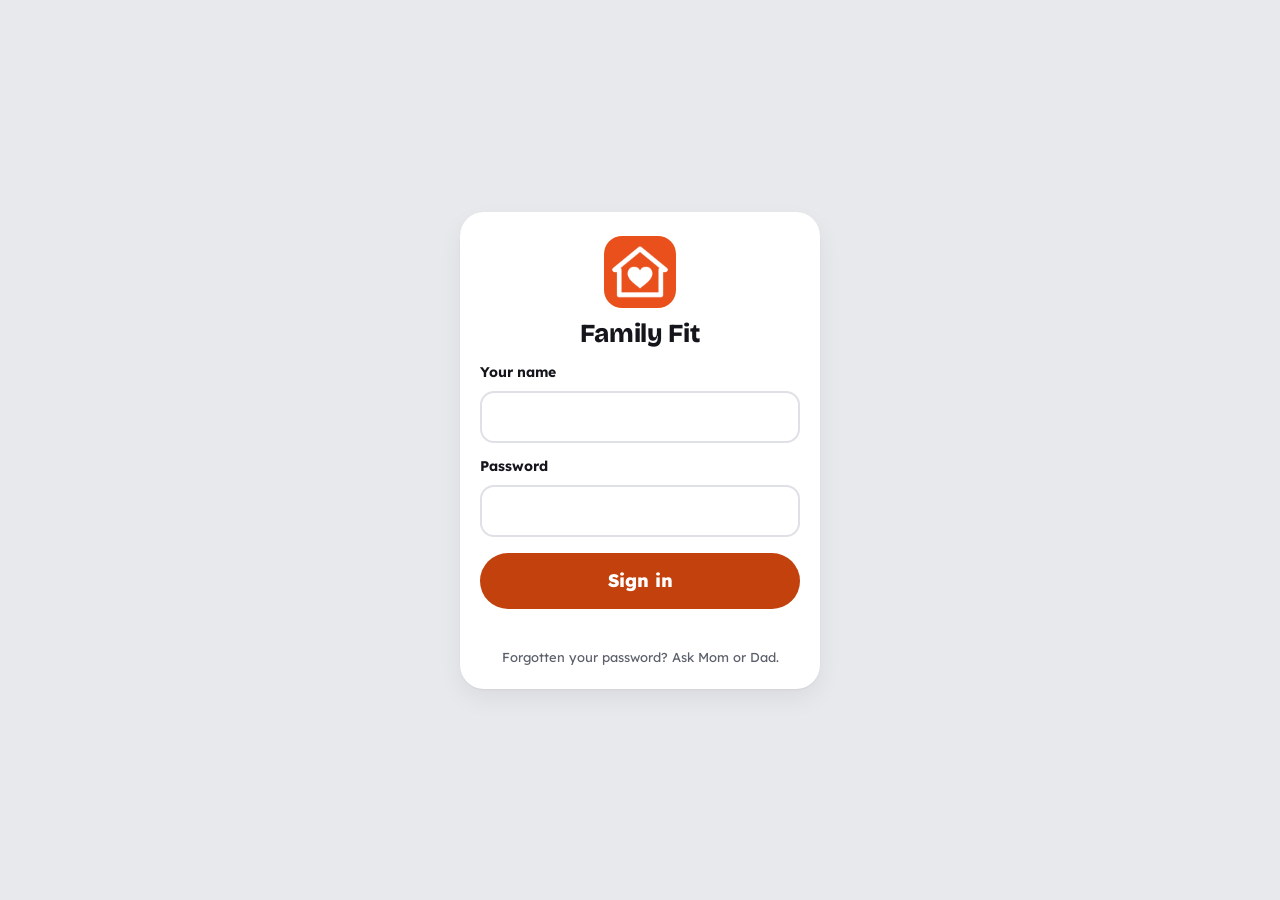
==== index.html @ 92af4046 "Family Fit goes live; password rules match the server Co-Authored-By: Claude Opus 5.5 <noreply@anthr" ====
<!doctype html>
<html lang="en-ZA">
<head>
<meta charset="utf-8">
<meta name="viewport" content="width=device-width,initial-scale=1,viewport-fit=cover">
<meta name="robots" content="noindex, nofollow">
<meta name="referrer" content="no-referrer">
<meta name="mobile-web-app-capable" content="yes">
<meta name="apple-mobile-web-app-capable" content="yes">
<meta name="apple-mobile-web-app-status-bar-style" content="default">
<meta name="apple-mobile-web-app-title" content="Family Fit">
<meta name="theme-color" content="#E9501C">
<title>Family Fit</title>
<link rel="manifest" href="manifest.webmanifest">
<link rel="icon" href="img/icon-192.png">
<link rel="apple-touch-icon" href="img/icon-180.png">
<link rel="stylesheet" href="https://fonts.googleapis.com/css2?family=Bricolage+Grotesque:opsz,wght@12..96,500..800&family=Lexend:wght@400;500;600;700&display=swap">
<link rel="stylesheet" href="shell.css">
</head>
<body>
<div id="ff-boot" class="ffs-screen ffs-skel" aria-busy="true">
  <div class="ffs-sk" aria-hidden="true">
    <div class="ffs-sk-row"><i class="ffs-sk-pill"></i><i class="ffs-sk-pill ffs-sk-s"></i><i class="ffs-sk-pill ffs-sk-s"></i></div>
    <i class="ffs-sk-title"></i>
    <i class="ffs-sk-line"></i>
    <i class="ffs-sk-card"></i>
    <div class="ffs-sk-two"><i></i><i></i></div>
    <i class="ffs-sk-card ffs-sk-short"></i>
  </div>
  <p class="ffs-sub ffs-sk-msg" id="ff-boot-msg" aria-live="polite">Opening…</p>
  <i class="ffs-sk-nav" aria-hidden="true"></i>
</div>

<div id="ff-login" class="ffs-screen" hidden>
  <form class="ffs-card" id="ff-login-form" autocomplete="on">
    <img class="ffs-logo" src="img/icon-192.png" alt="">
    <p class="ffs-title">Family Fit</p>
    <div id="ff-known" class="ffs-known" hidden></div>
    <label class="ffs-label" for="ff-name">Your name</label>
    <input class="ffs-input" id="ff-name" name="username" autocomplete="username" autocapitalize="none" autocorrect="off" spellcheck="false" required>
    <label class="ffs-label" for="ff-pass">Password</label>
    <input class="ffs-input" id="ff-pass" name="password" type="password" autocomplete="current-password" required>
    <button class="ffs-btn" id="ff-go" type="submit">Sign in</button>
    <p class="ffs-err" id="ff-err" role="alert"></p>
    <p class="ffs-small">Forgotten your password? Ask Mom or Dad.</p>
  </form>
</div>

<script src="shell.js"></script>
</body>
</html>
---- shell.css ----
/* The front door: the opening screen, sign-in, the Holeshot window and small notices.
   The app's own screens bring their own styles once someone has signed in. */
:root{color-scheme:light;box-sizing:border-box;padding:env(safe-area-inset-top,0px) env(safe-area-inset-right,0px) env(safe-area-inset-bottom,0px) env(safe-area-inset-left,0px)}
html{scroll-padding-top:env(safe-area-inset-top,0px)}
body{margin:0;padding:0;font:14px "Lexend","Segoe UI",-apple-system,BlinkMacSystemFont,Roboto,sans-serif;background:#E8E9EC;color:#15161B}
img{max-width:100%}
[hidden]:not([hidden=until-found i]){display:none!important}
*{box-sizing:border-box}

.ffs-screen{min-height:100vh;min-height:100dvh;display:grid;place-items:center;padding:16px}
.ffs-card{width:100%;max-width:360px;background:#fff;border-radius:24px;padding:24px 20px;display:grid;gap:10px;box-shadow:0 1px 2px rgba(20,22,30,.05),0 10px 24px rgba(20,22,30,.06)}
.ffs-center{justify-items:center;text-align:center}
.ffs-logo{width:72px;height:72px;border-radius:18px;justify-self:center}
.ffs-title{margin:0;font-family:"Bricolage Grotesque","Trebuchet MS",system-ui,sans-serif;font-size:26px;font-weight:800;text-align:center;letter-spacing:-.01em}
.ffs-sub{margin:0;color:#5C606B;font-size:15px}
.ffs-label{font-weight:700;font-size:14px;margin-top:4px}
.ffs-input{width:100%;min-height:52px;border:2px solid #DFE1E6;border-radius:14px;padding:0 14px;font:inherit;font-size:18px;background:#fff;color:inherit}
.ffs-input:focus{outline:none;border-color:#E9501C}
.ffs-btn{min-height:56px;border:0;border-radius:999px;background:#C2410C;color:#fff;font:inherit;font-size:18px;font-weight:800;cursor:pointer;margin-top:6px}
.ffs-btn:disabled{opacity:.6}
.ffs-btn.ffs-sec{background:#fff;color:#15161B;border:2px solid #DFE1E6}
.ffs-err{margin:0;min-height:20px;color:#9A1F1F;font-weight:700;font-size:14px;text-align:center}
.ffs-small{margin:0;color:#5C606B;font-size:13px;text-align:center}
.ffs-known{display:grid;grid-template-columns:1fr 1fr;gap:8px}
.ffs-known button{min-height:52px;border:2px solid #DFE1E6;border-radius:14px;background:#fff;font:inherit;font-size:17px;font-weight:800;cursor:pointer;color:inherit}
.ffs-known button[aria-pressed="true"]{border-color:#E9501C;background:#FFE6DA}

/* Holeshot inside the app */
.ffs-hole{position:fixed;inset:0;z-index:1000;background:#101116;display:flex;flex-direction:column}
.ffs-holebar{display:flex;align-items:center;gap:10px;padding:calc(6px + env(safe-area-inset-top,0px)) 10px 6px;background:#101116;color:#fff}
.ffs-holebar button{min-height:44px;padding:0 16px;border:0;border-radius:999px;background:#fff;color:#15161B;font:inherit;font-size:15px;font-weight:800;cursor:pointer}
.ffs-holebar a{color:#C8F031;font-size:13px;font-weight:700;margin-left:auto}
.ffs-hole iframe{flex:1;width:100%;border:0;background:#fff}

/* Small notices along the bottom: saved offline, new version ready */
.ffs-toast{position:fixed;left:16px;right:16px;bottom:calc(84px + env(safe-area-inset-bottom,0px));margin-inline:auto;width:fit-content;max-width:488px;z-index:900;display:flex;align-items:center;gap:10px;padding:8px 8px 8px 16px;border-radius:999px;background:#15161B;color:#fff;font-size:14px;font-weight:700;box-shadow:0 6px 20px rgba(0,0,0,.25)}
.ffs-toast button{flex:none;min-height:44px;padding:0 16px;border:0;border-radius:999px;background:#C2410C;color:#fff;font:inherit;font-weight:800;cursor:pointer}

/* Account card, placed inside the app's settings */
.ffs-acct{display:grid;gap:8px}
.ffs-acct .ffs-row{display:flex;gap:8px;flex-wrap:wrap}
.ffs-acct .ffs-row>*{flex:1 1 140px}
.ffs-acct input{width:100%;min-height:48px;border:2px solid var(--line,#DFE1E6);border-radius:14px;padding:0 12px;font:inherit;font-size:16px;background:var(--surface,#fff);color:var(--fg,#15161B)}
.ffs-acct button{min-height:48px;border:0;border-radius:999px;font:inherit;font-weight:800;cursor:pointer;background:var(--peach-e,#C2410C);color:#fff;padding:0 16px}
.ffs-acct button.ffs-sec{background:var(--surface,#fff);color:var(--fg,#15161B);border:2px solid var(--line,#DFE1E6)}
:root[data-theme="dark"] .ffs-acct button:not(.ffs-sec){color:#0F1014}
.ffs-acct p{margin:0}

/* Before sign-in the app doesn't know anyone's colour choice yet, so the front door follows the phone. */
@media (prefers-color-scheme: dark){
  :root{color-scheme:dark}
  body{background:#0F1014;color:#F3F4F6}
  .ffs-card{background:#1A1C22;box-shadow:none}
  .ffs-sub,.ffs-small{color:#B7BAC4}
  .ffs-input{background:#24262E;border-color:#2E3039}
  .ffs-input:focus{border-color:#FF7A45}
  .ffs-btn.ffs-sec,.ffs-known button{background:#24262E;border-color:#2E3039;color:#F3F4F6}
  .ffs-known button[aria-pressed="true"]{border-color:#FF7A45;background:#3A2117}
  .ffs-err{color:#FF8078}
}

/* While it opens: grey shapes where the Today cards will be, instead of a spinner */
.ffs-skel{place-items:start center;align-content:start;gap:14px;padding:16px 16px 0}
.ffs-sk{width:100%;max-width:520px;display:grid;gap:14px}
.ffs-sk i,.ffs-sk-nav{display:block;border-radius:22px;background:linear-gradient(90deg,#DCDFE6 0%,#EEF0F4 40%,#DCDFE6 80%);background-size:300% 100%;animation:ffs-shine 1.4s linear infinite}
.ffs-sk-row{display:flex;justify-content:space-between;gap:10px}
.ffs-sk-pill{width:120px;height:44px}.ffs-sk-pill.ffs-sk-s{width:84px}
.ffs-sk-title{width:62%;height:36px;margin-top:8px}
.ffs-sk-line{width:44%;height:18px}
.ffs-sk-card{height:220px;border-radius:28px!important}
.ffs-sk-card.ffs-sk-short{height:96px}
.ffs-sk-two{display:grid;grid-template-columns:1fr 1fr;gap:10px}.ffs-sk-two i{height:96px}
.ffs-sk-msg{width:100%;max-width:520px;text-align:center;font-size:13px}
.ffs-sk-nav{position:fixed;left:14px;right:14px;bottom:calc(10px + env(safe-area-inset-bottom,0px));max-width:560px;margin:0 auto;height:64px;border-radius:999px}
@keyframes ffs-shine{to{background-position:-150% 0}}
@media (prefers-reduced-motion:reduce){.ffs-sk i,.ffs-sk-nav{animation:none}}
@media (prefers-color-scheme: dark){
  .ffs-sk i,.ffs-sk-nav{background:linear-gradient(90deg,#161D36 0%,#222B4A 40%,#161D36 80%);background-size:300% 100%}
}
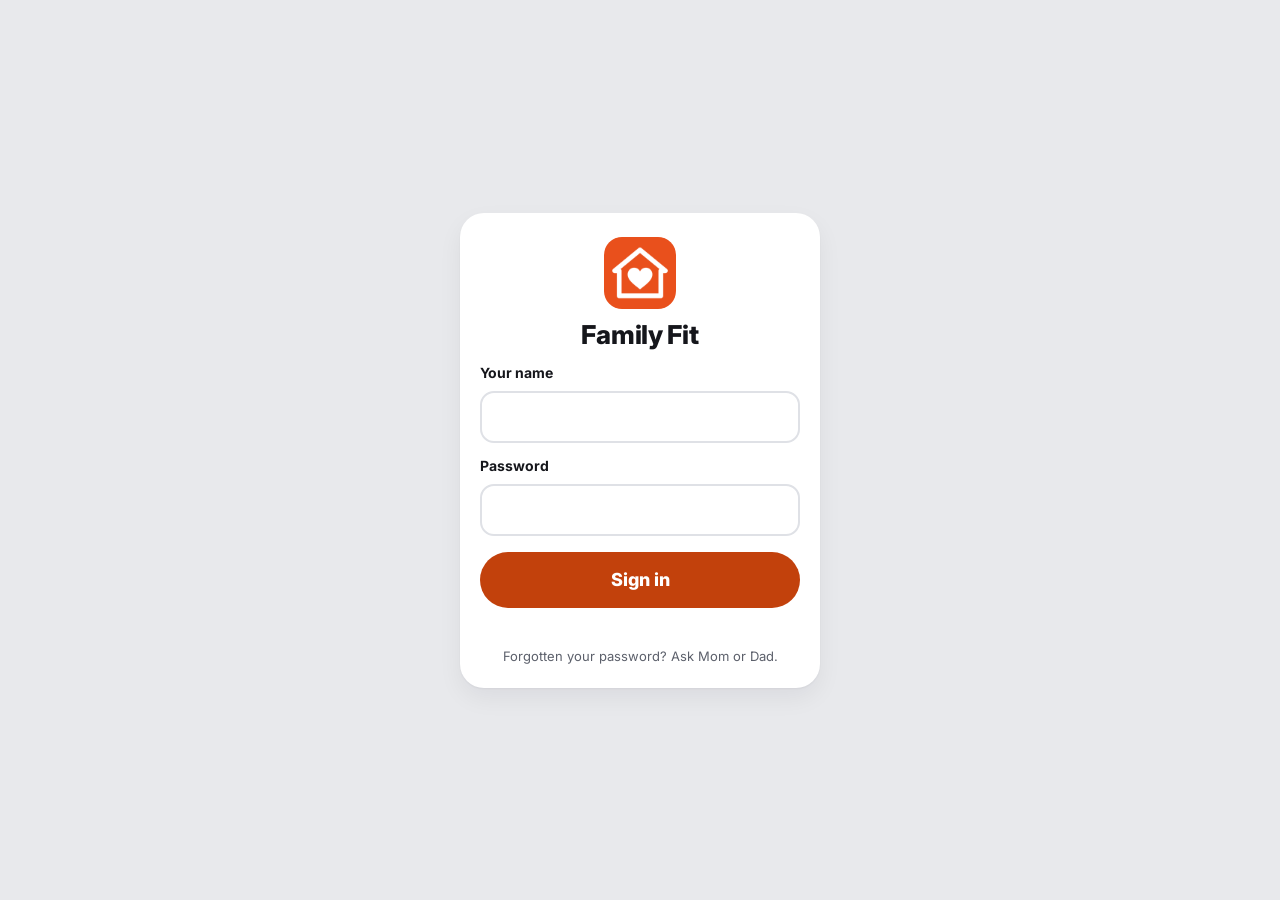
==== commit 32f86f23: "Use the Inter font on the sign-in page Co-Authored-By: Claude Opus 5.5 <noreply@anthropic.com>" ====
--- a/index.html
+++ b/index.html
@@ -14,7 +14,7 @@
 <link rel="manifest" href="manifest.webmanifest">
 <link rel="icon" href="img/icon-192.png">
 <link rel="apple-touch-icon" href="img/icon-180.png">
-<link rel="stylesheet" href="https://fonts.googleapis.com/css2?family=Bricolage+Grotesque:opsz,wght@12..96,500..800&family=Lexend:wght@400;500;600;700&display=swap">
+<link rel="stylesheet" href="https://fonts.googleapis.com/css2?family=Inter:wght@400..800&display=swap">
 <link rel="stylesheet" href="shell.css">
 </head>
 <body>
--- a/shell.css
+++ b/shell.css
@@ -2,7 +2,7 @@
    The app's own screens bring their own styles once someone has signed in. */
 :root{color-scheme:light;box-sizing:border-box;padding:env(safe-area-inset-top,0px) env(safe-area-inset-right,0px) env(safe-area-inset-bottom,0px) env(safe-area-inset-left,0px)}
 html{scroll-padding-top:env(safe-area-inset-top,0px)}
-body{margin:0;padding:0;font:14px "Lexend","Segoe UI",-apple-system,BlinkMacSystemFont,Roboto,sans-serif;background:#E8E9EC;color:#15161B}
+body{margin:0;padding:0;font:14px "Inter","Segoe UI",-apple-system,BlinkMacSystemFont,Roboto,sans-serif;background:#E8E9EC;color:#15161B}
 img{max-width:100%}
 [hidden]:not([hidden=until-found i]){display:none!important}
 *{box-sizing:border-box}
@@ -11,7 +11,7 @@
 .ffs-card{width:100%;max-width:360px;background:#fff;border-radius:24px;padding:24px 20px;display:grid;gap:10px;box-shadow:0 1px 2px rgba(20,22,30,.05),0 10px 24px rgba(20,22,30,.06)}
 .ffs-center{justify-items:center;text-align:center}
 .ffs-logo{width:72px;height:72px;border-radius:18px;justify-self:center}
-.ffs-title{margin:0;font-family:"Bricolage Grotesque","Trebuchet MS",system-ui,sans-serif;font-size:26px;font-weight:800;text-align:center;letter-spacing:-.01em}
+.ffs-title{margin:0;font-family:inherit;font-size:26px;font-weight:800;text-align:center;letter-spacing:-.01em}
 .ffs-sub{margin:0;color:#5C606B;font-size:15px}
 .ffs-label{font-weight:700;font-size:14px;margin-top:4px}
 .ffs-input{width:100%;min-height:52px;border:2px solid #DFE1E6;border-radius:14px;padding:0 14px;font:inherit;font-size:18px;background:#fff;color:inherit}
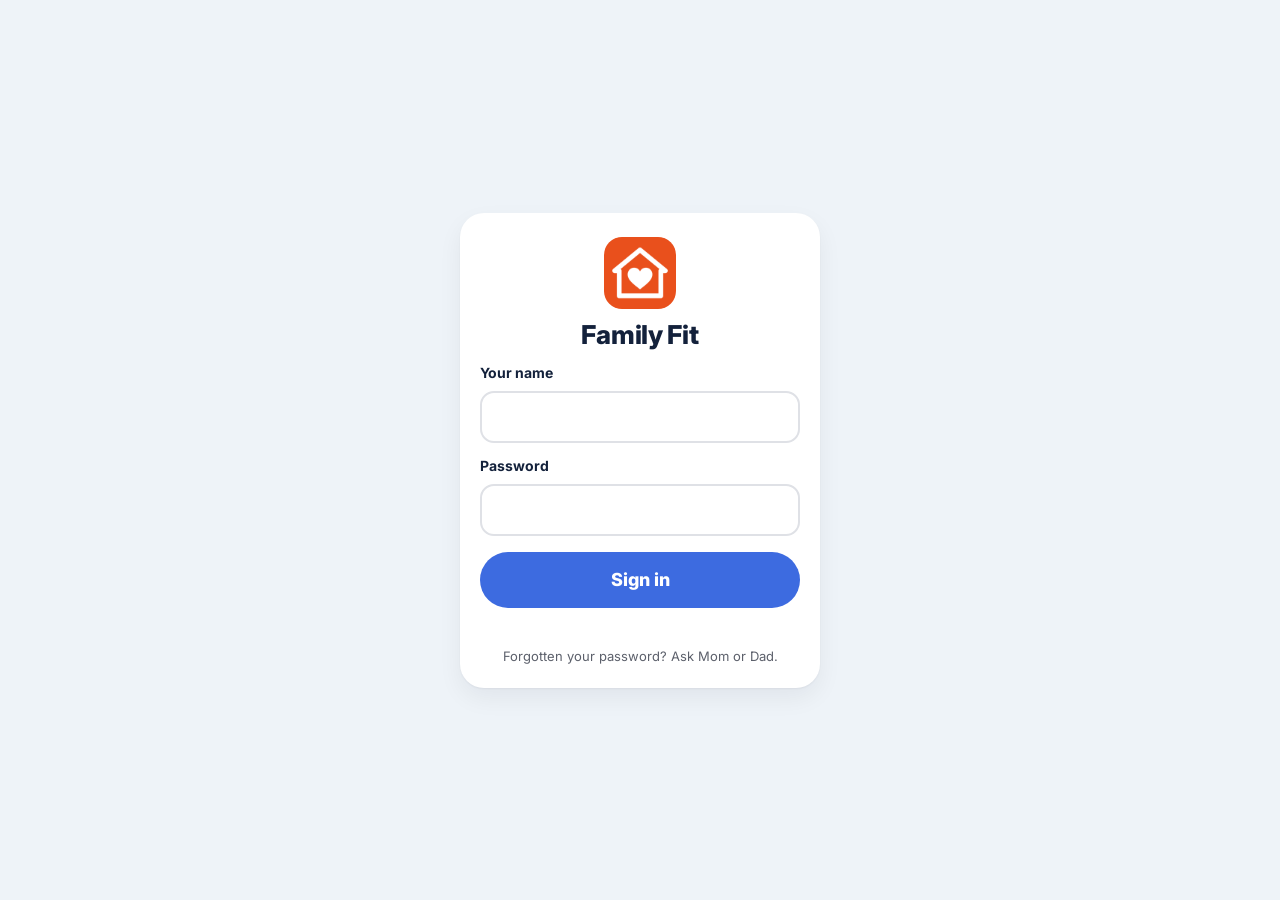
==== commit 1230a735: "Blue sign-in page to match the app Co-Authored-By: Claude Opus 5.5 <noreply@anthropic.com>" ====
--- a/index.html
+++ b/index.html
@@ -9,7 +9,7 @@
 <meta name="apple-mobile-web-app-capable" content="yes">
 <meta name="apple-mobile-web-app-status-bar-style" content="default">
 <meta name="apple-mobile-web-app-title" content="Family Fit">
-<meta name="theme-color" content="#E9501C">
+<meta name="theme-color" content="#3D6BE0">
 <title>Family Fit</title>
 <link rel="manifest" href="manifest.webmanifest">
 <link rel="icon" href="img/icon-192.png">
--- a/shell.css
+++ b/shell.css
@@ -2,7 +2,7 @@
    The app's own screens bring their own styles once someone has signed in. */
 :root{color-scheme:light;box-sizing:border-box;padding:env(safe-area-inset-top,0px) env(safe-area-inset-right,0px) env(safe-area-inset-bottom,0px) env(safe-area-inset-left,0px)}
 html{scroll-padding-top:env(safe-area-inset-top,0px)}
-body{margin:0;padding:0;font:14px "Inter","Segoe UI",-apple-system,BlinkMacSystemFont,Roboto,sans-serif;background:#E8E9EC;color:#15161B}
+body{margin:0;padding:0;font:14px "Inter","Segoe UI",-apple-system,BlinkMacSystemFont,Roboto,sans-serif;background:#EEF3F8;color:#13213B}
 img{max-width:100%}
 [hidden]:not([hidden=until-found i]){display:none!important}
 *{box-sizing:border-box}
@@ -15,15 +15,15 @@
 .ffs-sub{margin:0;color:#5C606B;font-size:15px}
 .ffs-label{font-weight:700;font-size:14px;margin-top:4px}
 .ffs-input{width:100%;min-height:52px;border:2px solid #DFE1E6;border-radius:14px;padding:0 14px;font:inherit;font-size:18px;background:#fff;color:inherit}
-.ffs-input:focus{outline:none;border-color:#E9501C}
-.ffs-btn{min-height:56px;border:0;border-radius:999px;background:#C2410C;color:#fff;font:inherit;font-size:18px;font-weight:800;cursor:pointer;margin-top:6px}
+.ffs-input:focus{outline:none;border-color:#3D6BE0}
+.ffs-btn{min-height:56px;border:0;border-radius:999px;background:#3D6BE0;color:#fff;font:inherit;font-size:18px;font-weight:800;cursor:pointer;margin-top:6px}
 .ffs-btn:disabled{opacity:.6}
 .ffs-btn.ffs-sec{background:#fff;color:#15161B;border:2px solid #DFE1E6}
 .ffs-err{margin:0;min-height:20px;color:#9A1F1F;font-weight:700;font-size:14px;text-align:center}
 .ffs-small{margin:0;color:#5C606B;font-size:13px;text-align:center}
 .ffs-known{display:grid;grid-template-columns:1fr 1fr;gap:8px}
 .ffs-known button{min-height:52px;border:2px solid #DFE1E6;border-radius:14px;background:#fff;font:inherit;font-size:17px;font-weight:800;cursor:pointer;color:inherit}
-.ffs-known button[aria-pressed="true"]{border-color:#E9501C;background:#FFE6DA}
+.ffs-known button[aria-pressed="true"]{border-color:#3D6BE0;background:#E6EDFC}
 
 /* Holeshot inside the app */
 .ffs-hole{position:fixed;inset:0;z-index:1000;background:#101116;display:flex;flex-direction:column}
@@ -34,14 +34,14 @@
 
 /* Small notices along the bottom: saved offline, new version ready */
 .ffs-toast{position:fixed;left:16px;right:16px;bottom:calc(84px + env(safe-area-inset-bottom,0px));margin-inline:auto;width:fit-content;max-width:488px;z-index:900;display:flex;align-items:center;gap:10px;padding:8px 8px 8px 16px;border-radius:999px;background:#15161B;color:#fff;font-size:14px;font-weight:700;box-shadow:0 6px 20px rgba(0,0,0,.25)}
-.ffs-toast button{flex:none;min-height:44px;padding:0 16px;border:0;border-radius:999px;background:#C2410C;color:#fff;font:inherit;font-weight:800;cursor:pointer}
+.ffs-toast button{flex:none;min-height:44px;padding:0 16px;border:0;border-radius:999px;background:#3D6BE0;color:#fff;font:inherit;font-weight:800;cursor:pointer}
 
 /* Account card, placed inside the app's settings */
 .ffs-acct{display:grid;gap:8px}
 .ffs-acct .ffs-row{display:flex;gap:8px;flex-wrap:wrap}
 .ffs-acct .ffs-row>*{flex:1 1 140px}
 .ffs-acct input{width:100%;min-height:48px;border:2px solid var(--line,#DFE1E6);border-radius:14px;padding:0 12px;font:inherit;font-size:16px;background:var(--surface,#fff);color:var(--fg,#15161B)}
-.ffs-acct button{min-height:48px;border:0;border-radius:999px;font:inherit;font-weight:800;cursor:pointer;background:var(--peach-e,#C2410C);color:#fff;padding:0 16px}
+.ffs-acct button{min-height:48px;border:0;border-radius:999px;font:inherit;font-weight:800;cursor:pointer;background:var(--peach-e,#3D6BE0);color:#fff;padding:0 16px}
 .ffs-acct button.ffs-sec{background:var(--surface,#fff);color:var(--fg,#15161B);border:2px solid var(--line,#DFE1E6)}
 :root[data-theme="dark"] .ffs-acct button:not(.ffs-sec){color:#0F1014}
 .ffs-acct p{margin:0}
